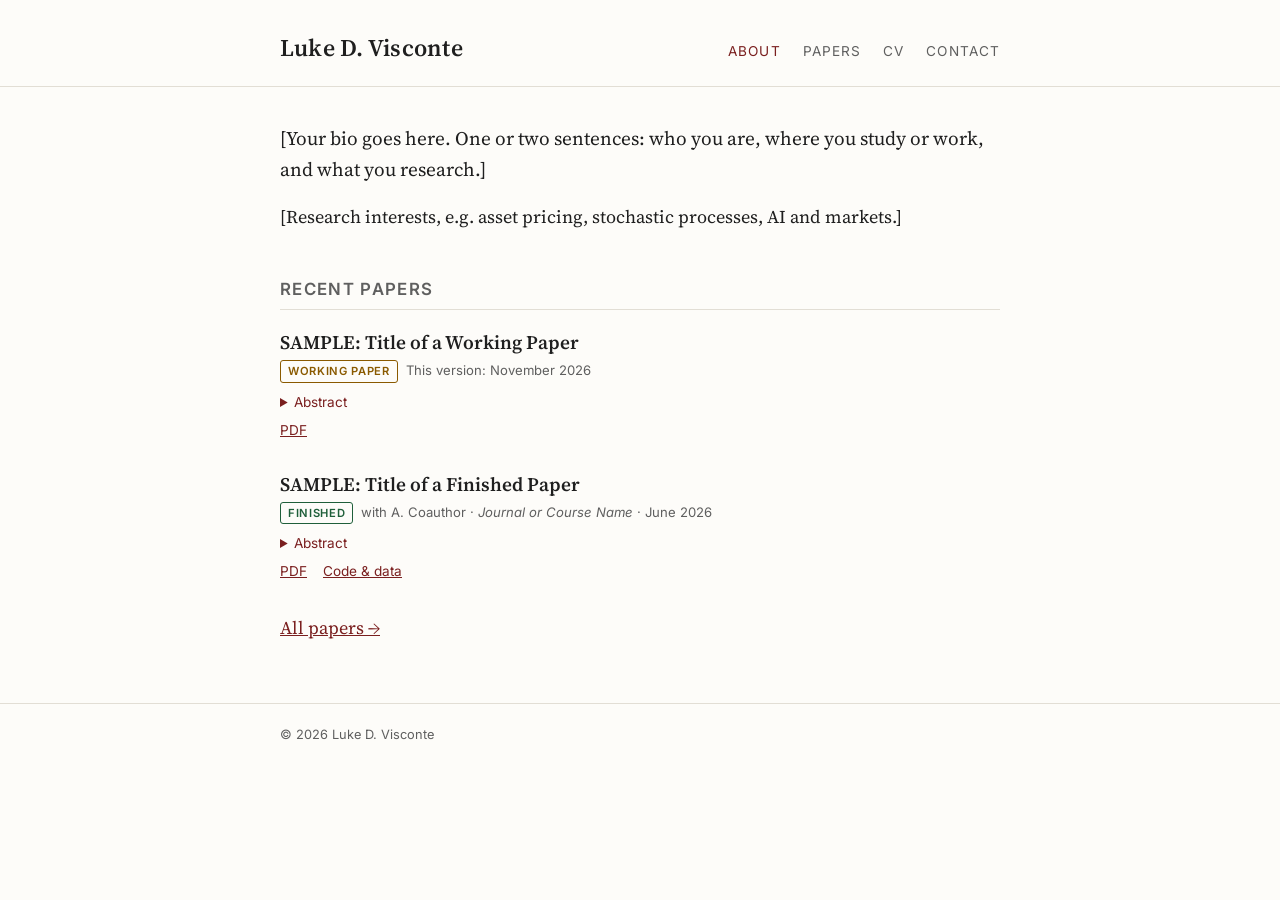
==== index.html @ 71a034dd "Add files via upload" ====
<!doctype html>
<html lang="en">
<head>
  <meta charset="utf-8">
  <meta name="viewport" content="width=device-width, initial-scale=1">
  <title>Luke D. Visconte</title>
  <meta name="description" content="Research and working papers by Luke D. Visconte.">
  <link rel="preconnect" href="https://fonts.googleapis.com">
  <link rel="preconnect" href="https://fonts.gstatic.com" crossorigin>
  <link href="https://fonts.googleapis.com/css2?family=Inter:wght@400;600&family=Source+Serif+4:ital,wght@0,400;0,600;1,400&display=swap" rel="stylesheet">
  <link rel="stylesheet" href="assets/style.css">
</head>
<body>
  <header class="site">
    <div class="wrap">
      <a class="site-name" href="index.html">Luke D. Visconte</a>
      <nav>
        <a href="index.html" aria-current="page">About</a>
        <a href="papers.html">Papers</a>
        <a href="files/cv.pdf" download="Luke-D-Visconte-CV.pdf">CV</a>
        <a href="contact.html">Contact</a>
      </nav>
    </div>
  </header>

  <main class="wrap">
    <!-- EDIT: replace this paragraph with your bio -->
    <p class="lede">
      [Your bio goes here. One or two sentences: who you are, where you study or work,
      and what you research.]
    </p>
    <p>
      [Research interests, e.g. asset pricing, stochastic processes, AI and markets.]
    </p>

    <h2>Recent papers</h2>
    <!-- This list fills itself from assets/papers.js (newest 3). -->
    <div id="recent-papers"></div>
    <p><a href="papers.html">All papers &rarr;</a></p>
  </main>

  <footer class="site">
    <div class="wrap">&copy; <span id="year"></span> Luke D. Visconte</div>
  </footer>

  <script src="assets/papers.js"></script>
  <script src="assets/render.js"></script>
</body>
</html>
---- assets/style.css ----
/* ------------------------------------------------------------
   Site styles. Colours are set once here; change them freely.
   ------------------------------------------------------------ */
:root {
  --bg: #fdfcf9;
  --text: #1f1f1f;
  --muted: #5f5f5f;
  --accent: #7a1f1f;      /* deep academic red for links */
  --rule: #e2ded5;
  --tag-working: #8a5a00;
  --tag-finished: #1f5f3a;
  --serif: "Source Serif 4", Georgia, "Times New Roman", serif;
  --sans: "Inter", -apple-system, "Segoe UI", Arial, sans-serif;
}
@media (prefers-color-scheme: dark) {
  :root {
    --bg: #161514;
    --text: #e8e6e1;
    --muted: #a5a29b;
    --accent: #e08a7a;
    --rule: #34322e;
    --tag-working: #e0b25a;
    --tag-finished: #7cc79a;
  }
}

* { box-sizing: border-box; }
html { -webkit-text-size-adjust: 100%; }
body {
  margin: 0;
  background: var(--bg);
  color: var(--text);
  font-family: var(--serif);
  font-size: 1.125rem;
  line-height: 1.65;
}
.wrap { max-width: 760px; margin: 0 auto; padding: 0 20px; }

/* Header + navigation */
header.site {
  border-bottom: 1px solid var(--rule);
  padding: 28px 0 18px;
  margin-bottom: 36px;
}
header.site .wrap {
  display: flex; flex-wrap: wrap; align-items: baseline;
  justify-content: space-between; gap: 10px 24px;
}
.site-name {
  font-size: 1.5rem; font-weight: 600; letter-spacing: 0.01em;
  color: var(--text); text-decoration: none;
}
nav a {
  font-family: var(--sans); font-size: 0.85rem; text-transform: uppercase;
  letter-spacing: 0.08em; color: var(--muted); text-decoration: none;
  margin-left: 18px;
}
nav a:first-child { margin-left: 0; }
nav a:hover, nav a[aria-current="page"] { color: var(--accent); }

/* Text */
h1 { font-size: 1.9rem; font-weight: 600; line-height: 1.25; margin: 0 0 18px; }
h2 {
  font-size: 1.05rem; font-family: var(--sans); font-weight: 600;
  text-transform: uppercase; letter-spacing: 0.08em; color: var(--muted);
  border-bottom: 1px solid var(--rule); padding-bottom: 6px; margin: 44px 0 20px;
}
a { color: var(--accent); }
a:hover { text-decoration-thickness: 2px; }
p { margin: 0 0 16px; }
.lede { font-size: 1.2rem; }
.muted { color: var(--muted); }

/* Paper entries */
.paper { margin: 0 0 30px; }
.paper-title { font-size: 1.2rem; font-weight: 600; margin: 0 0 4px; line-height: 1.35; }
.paper-meta {
  font-family: var(--sans); font-size: 0.82rem; color: var(--muted); margin-bottom: 8px;
}
.tag {
  display: inline-block; font-family: var(--sans); font-size: 0.7rem; font-weight: 600;
  text-transform: uppercase; letter-spacing: 0.06em; padding: 1px 7px;
  border: 1px solid currentColor; border-radius: 3px; margin-right: 8px;
}
.tag.working { color: var(--tag-working); }
.tag.finished { color: var(--tag-finished); }
.paper-links { font-family: var(--sans); font-size: 0.85rem; margin-top: 6px; }
.paper-links a { margin-right: 16px; }
details.abstract summary {
  cursor: pointer; font-family: var(--sans); font-size: 0.85rem; color: var(--accent);
}
details.abstract p { margin-top: 8px; font-size: 1.02rem; }

/* CV + contact lists */
.entry { display: grid; grid-template-columns: 120px 1fr; gap: 4px 20px; margin-bottom: 14px; }
.entry .when { font-family: var(--sans); font-size: 0.85rem; color: var(--muted); padding-top: 3px; }
@media (max-width: 560px) {
  .entry { grid-template-columns: 1fr; }
  nav a { margin-left: 0; margin-right: 14px; }
}
ul.plain { list-style: none; padding: 0; margin: 0; }
ul.plain li { margin-bottom: 8px; }

footer.site {
  border-top: 1px solid var(--rule); margin-top: 60px; padding: 20px 0 40px;
  font-family: var(--sans); font-size: 0.8rem; color: var(--muted);
}
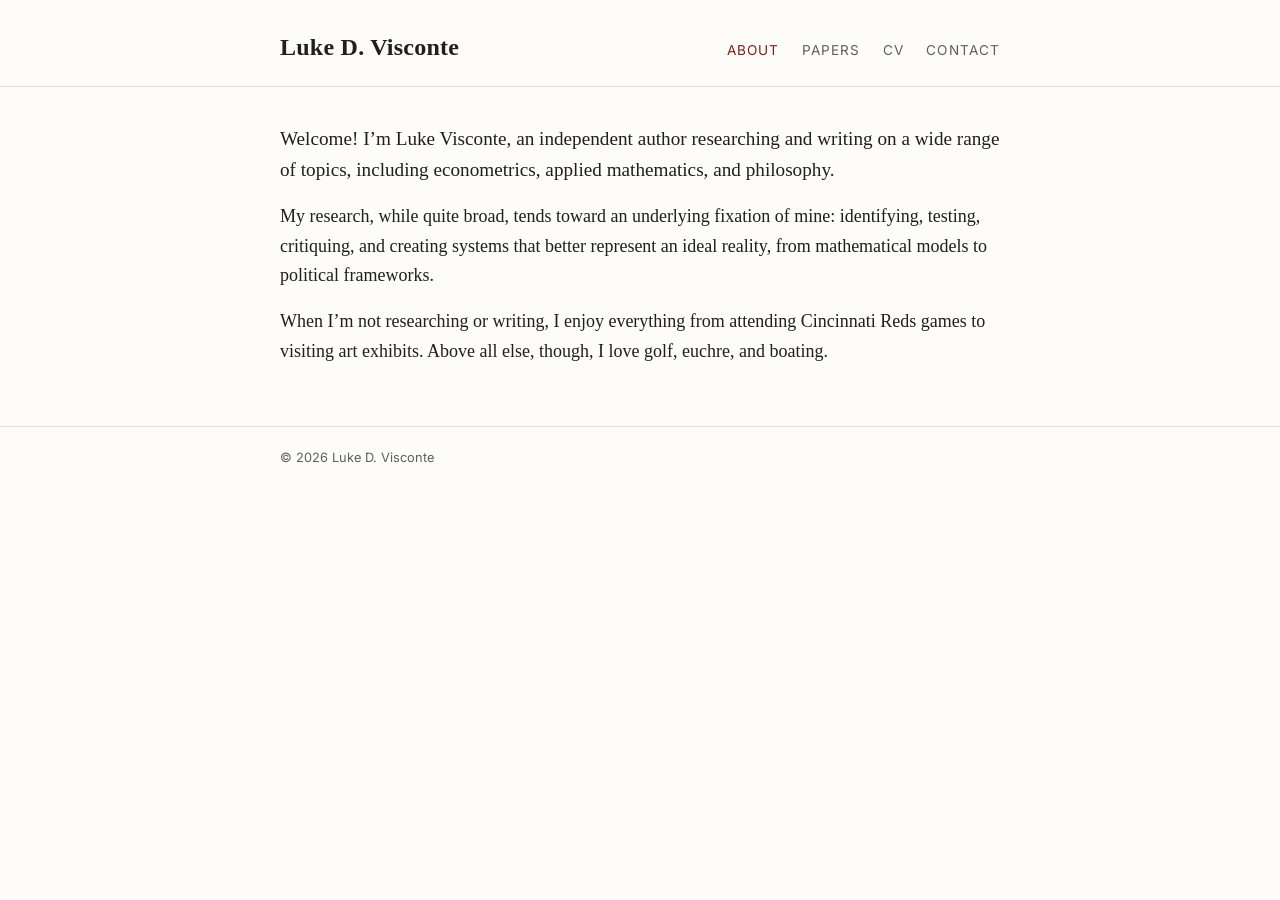
==== commit 1ef8e640: "Add files via upload" ====
--- a/index.html
+++ b/index.html
@@ -7,7 +7,7 @@
   <meta name="description" content="Research and working papers by Luke D. Visconte.">
   <link rel="preconnect" href="https://fonts.googleapis.com">
   <link rel="preconnect" href="https://fonts.gstatic.com" crossorigin>
-  <link href="https://fonts.googleapis.com/css2?family=Inter:wght@400;600&family=Source+Serif+4:ital,wght@0,400;0,600;1,400&display=swap" rel="stylesheet">
+  <link href="https://fonts.googleapis.com/css2?family=Inter:wght@400;600&display=swap" rel="stylesheet">
   <link rel="stylesheet" href="assets/style.css">
 </head>
 <body>
@@ -24,19 +24,16 @@
   </header>
 
   <main class="wrap">
-    <!-- EDIT: replace this paragraph with your bio -->
-    <p class="lede">
-      [Your bio goes here. One or two sentences: who you are, where you study or work,
-      and what you research.]
-    </p>
-    <p>
-      [Research interests, e.g. asset pricing, stochastic processes, AI and markets.]
-    </p>
-
-    <h2>Recent papers</h2>
-    <!-- This list fills itself from assets/papers.js (newest 3). -->
-    <div id="recent-papers"></div>
-    <p><a href="papers.html">All papers &rarr;</a></p>
+    <div class="about">
+      <!-- Your photo: save it as files/photo.jpg. Hidden until the file exists. -->
+      <img class="portrait" src="files/photo.jpg" alt="Photo of Luke D. Visconte"
+           onerror="this.style.display='none'">
+      <div class="bio">
+        <p class="lede">Welcome! I’m Luke Visconte, an independent author researching and writing on a wide range of topics, including econometrics, applied mathematics, and philosophy.</p>
+        <p>My research, while quite broad, tends toward an underlying fixation of mine: identifying, testing, critiquing, and creating systems that better represent an ideal reality, from mathematical models to political frameworks.</p>
+        <p>When I’m not researching or writing, I enjoy everything from attending Cincinnati Reds games to visiting art exhibits. Above all else, though, I love golf, euchre, and boating.</p>
+      </div>
+    </div>
   </main>
 
   <footer class="site">
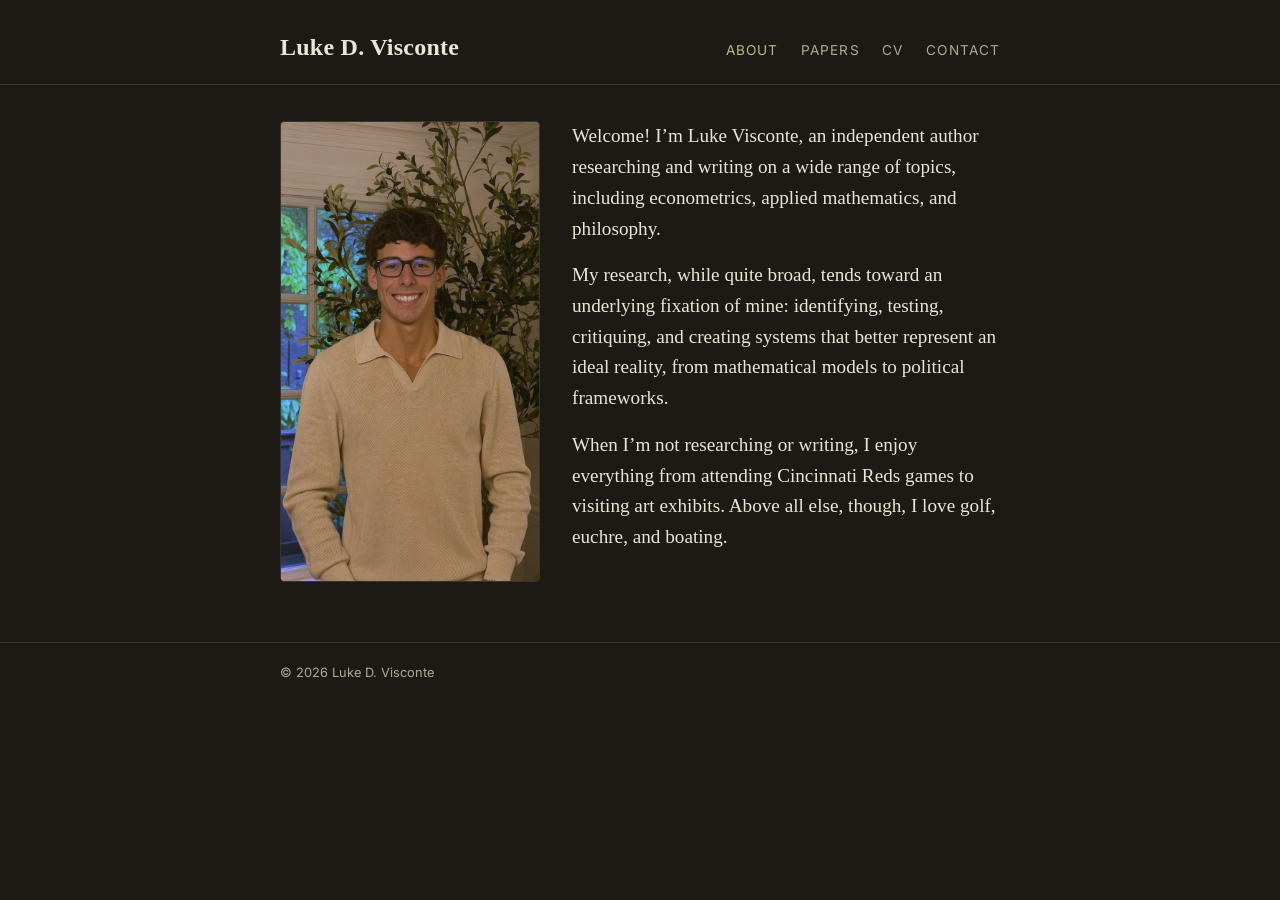
==== commit a80737b6: "Add files via upload" ====
--- a/index.html
+++ b/index.html
@@ -8,6 +8,9 @@
   <link rel="preconnect" href="https://fonts.googleapis.com">
   <link rel="preconnect" href="https://fonts.gstatic.com" crossorigin>
   <link href="https://fonts.googleapis.com/css2?family=Inter:wght@400;600&display=swap" rel="stylesheet">
+  <link rel="icon" href="favicon.ico" sizes="any">
+  <link rel="icon" type="image/png" href="files/favicon-32.png">
+  <link rel="apple-touch-icon" href="apple-touch-icon.png">
   <link rel="stylesheet" href="assets/style.css">
 </head>
 <body>
--- a/assets/style.css
+++ b/assets/style.css
@@ -1,27 +1,19 @@
 /* ------------------------------------------------------------
    Site styles. Colours are set once here; change them freely.
    ------------------------------------------------------------ */
+/* Warm espresso palette, shown to every visitor regardless of their light/dark setting.
+   Taken from the portrait: camel sweater, olive leaves. */
 :root {
-  --bg: #fdfcf9;
-  --text: #1f1f1f;
-  --muted: #5f5f5f;
-  --accent: #7a1f1f;      /* deep academic red for links */
-  --rule: #e2ded5;
-  --tag-working: #8a5a00;
-  --tag-finished: #1f5f3a;
-  --serif: "Source Serif 4", Georgia, "Times New Roman", serif;
+  color-scheme: dark;
+  --bg: #1d1a15;          /* espresso brown */
+  --text: #ece5d6;        /* warm off-white */
+  --muted: #b3a891;       /* soft tan */
+  --accent: #aebf7f;      /* sage/olive for links */
+  --rule: #3a3428;        /* dark camel line */
+  --tag-working: #d4b07a;
+  --tag-finished: #aebf7f;
+  --serif: "Times New Roman", Times, serif;
   --sans: "Inter", -apple-system, "Segoe UI", Arial, sans-serif;
-}
-@media (prefers-color-scheme: dark) {
-  :root {
-    --bg: #161514;
-    --text: #e8e6e1;
-    --muted: #a5a29b;
-    --accent: #e08a7a;
-    --rule: #34322e;
-    --tag-working: #e0b25a;
-    --tag-finished: #7cc79a;
-  }
 }
 
 * { box-sizing: border-box; }
@@ -31,8 +23,8 @@
   background: var(--bg);
   color: var(--text);
   font-family: var(--serif);
-  font-size: 1.125rem;
-  line-height: 1.65;
+  font-size: 1.2rem;      /* Times runs small, so the base size is a touch larger */
+  line-height: 1.6;
 }
 .wrap { max-width: 760px; margin: 0 auto; padding: 0 20px; }
 
@@ -71,7 +63,40 @@
 .lede { font-size: 1.2rem; }
 .muted { color: var(--muted); }
 
+/* About page: photo beside bio, stacked on phones */
+/* The photo stretches to the same height as the bio beside it. */
+.about { display: flex; gap: 32px; align-items: stretch; }
+.portrait {
+  width: 260px; min-height: 300px; object-fit: cover; object-position: 50% 20%;
+  flex-shrink: 0; border-radius: 4px; border: 1px solid var(--rule);
+}
+.bio p:last-child { margin-bottom: 0; }
+@media (max-width: 560px) {
+  .about { flex-direction: column; gap: 20px; }
+  .portrait { width: 100%; max-width: 280px; height: 360px; min-height: 0; }
+}
+
+/* Papers page: research text on the left, paper list on the right */
+body.wide .wrap { max-width: 1160px; }
+body.wide header.site { margin-bottom: 24px; padding-bottom: 14px; }
+.two-col { display: grid; grid-template-columns: 1.08fr 1fr; gap: 48px; align-items: start; }
+.research-text p { font-size: 1.08rem; line-height: 1.5; margin-bottom: 12px; }
+.paper-list .muted { font-family: var(--sans); font-size: 0.85rem; margin-bottom: 24px; }
+.commentaries { margin-top: 8px; }
+.commentaries .section-title { margin: 24px 0 2px; }
+.section-sub { font-style: italic; color: var(--muted); font-size: 0.95rem; margin: 0 0 16px; }
+.commentary-row { display: grid; grid-template-columns: repeat(3, 1fr); gap: 32px; align-items: start; }
+.commentary-row .paper { margin: 0; }
+@media (max-width: 860px) {
+  .commentary-row { grid-template-columns: 1fr; gap: 20px; }
+}
+@media (max-width: 860px) {
+  .two-col { grid-template-columns: 1fr; gap: 24px; }
+}
+
 /* Paper entries */
+.paper-title a { color: var(--text); text-decoration: none; }
+.paper-title a:hover { color: var(--accent); text-decoration: underline; }
 .paper { margin: 0 0 30px; }
 .paper-title { font-size: 1.2rem; font-weight: 600; margin: 0 0 4px; line-height: 1.35; }
 .paper-meta {
